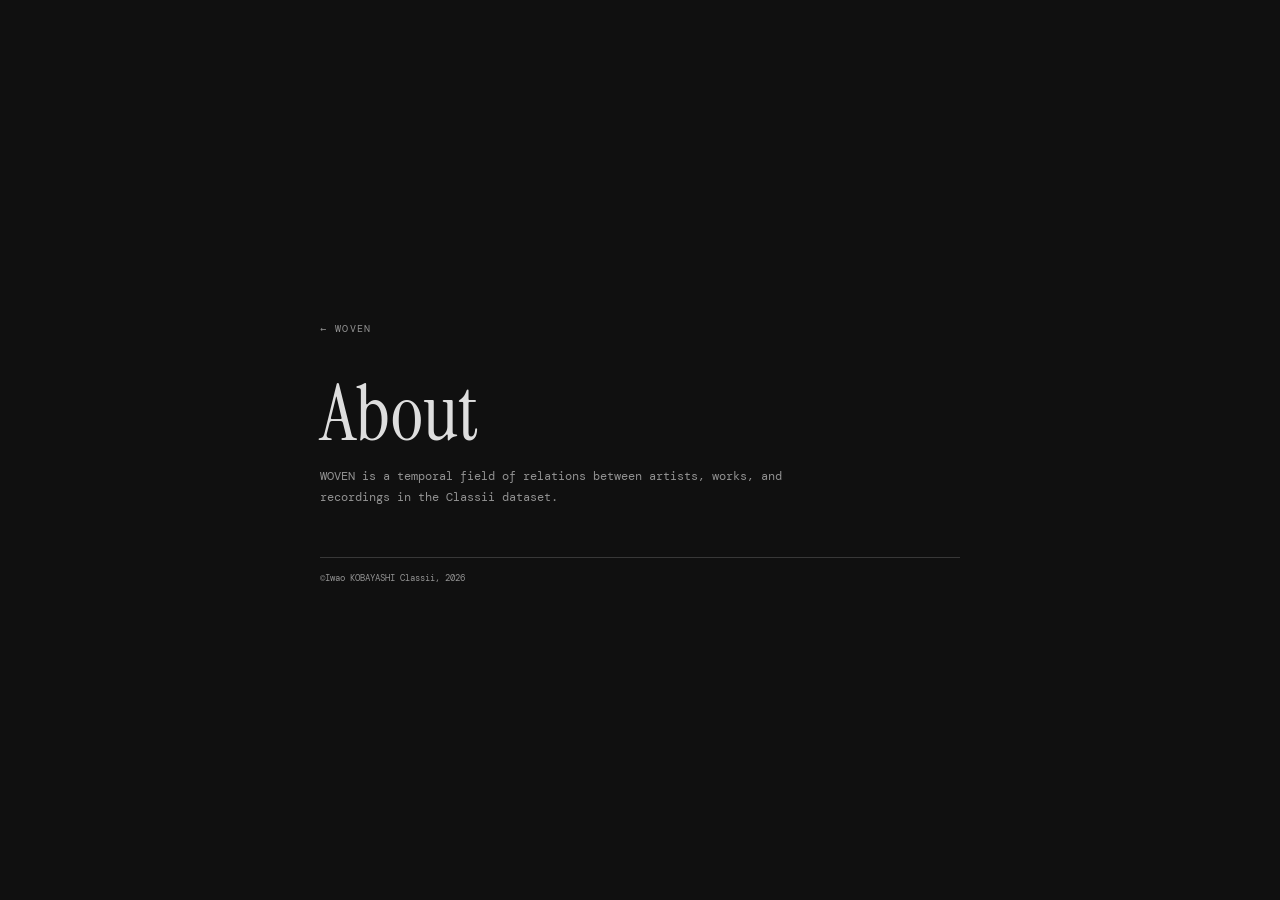
==== about/index.html @ da6c589b "Add artist artwork routes and corrected timeline assets" ====
<!doctype html>
<html lang="en">
  <head>
    <meta charset="UTF-8" />
    <meta name="viewport" content="width=device-width, initial-scale=1.0" />
    <title>About — WOVEN</title>
    <style>
      @import url('https://fonts.googleapis.com/css2?family=DM+Mono:wght@400;500&family=Instrument+Serif:ital@0;1&display=swap');
      :root { color-scheme:dark; --ink:#dedede; --muted:#929292; --paper:#101010; --line:#383838; }
      * { box-sizing:border-box; } body { margin:0; min-height:100vh; display:grid; place-items:center; padding:28px; background:var(--paper); color:var(--ink); font-family:"DM Mono",monospace; }
      main { width:min(640px,100%); } a { color:var(--ink); } .back { color:var(--muted); font-size:10px; letter-spacing:.14em; text-decoration:none; } h1 { margin:42px 0 16px; font:clamp(42px,9vw,78px)/.9 "Instrument Serif",serif; font-weight:400; } p { max-width:530px; color:var(--muted); font-size:12px; line-height:1.8; } footer { margin-top:48px; padding-top:14px; border-top:1px solid var(--line); color:var(--muted); font-size:9px; }
    </style>
  </head>
  <body>
    <main>
      <a class="back" href="/">← WOVEN</a>
      <h1>About</h1>
      <p>WOVEN is a temporal field of relations between artists, works, and recordings in the Classii dataset.</p>
      <footer>©Iwao KOBAYASHI Classii, 2026</footer>
    </main>
  </body>
</html>
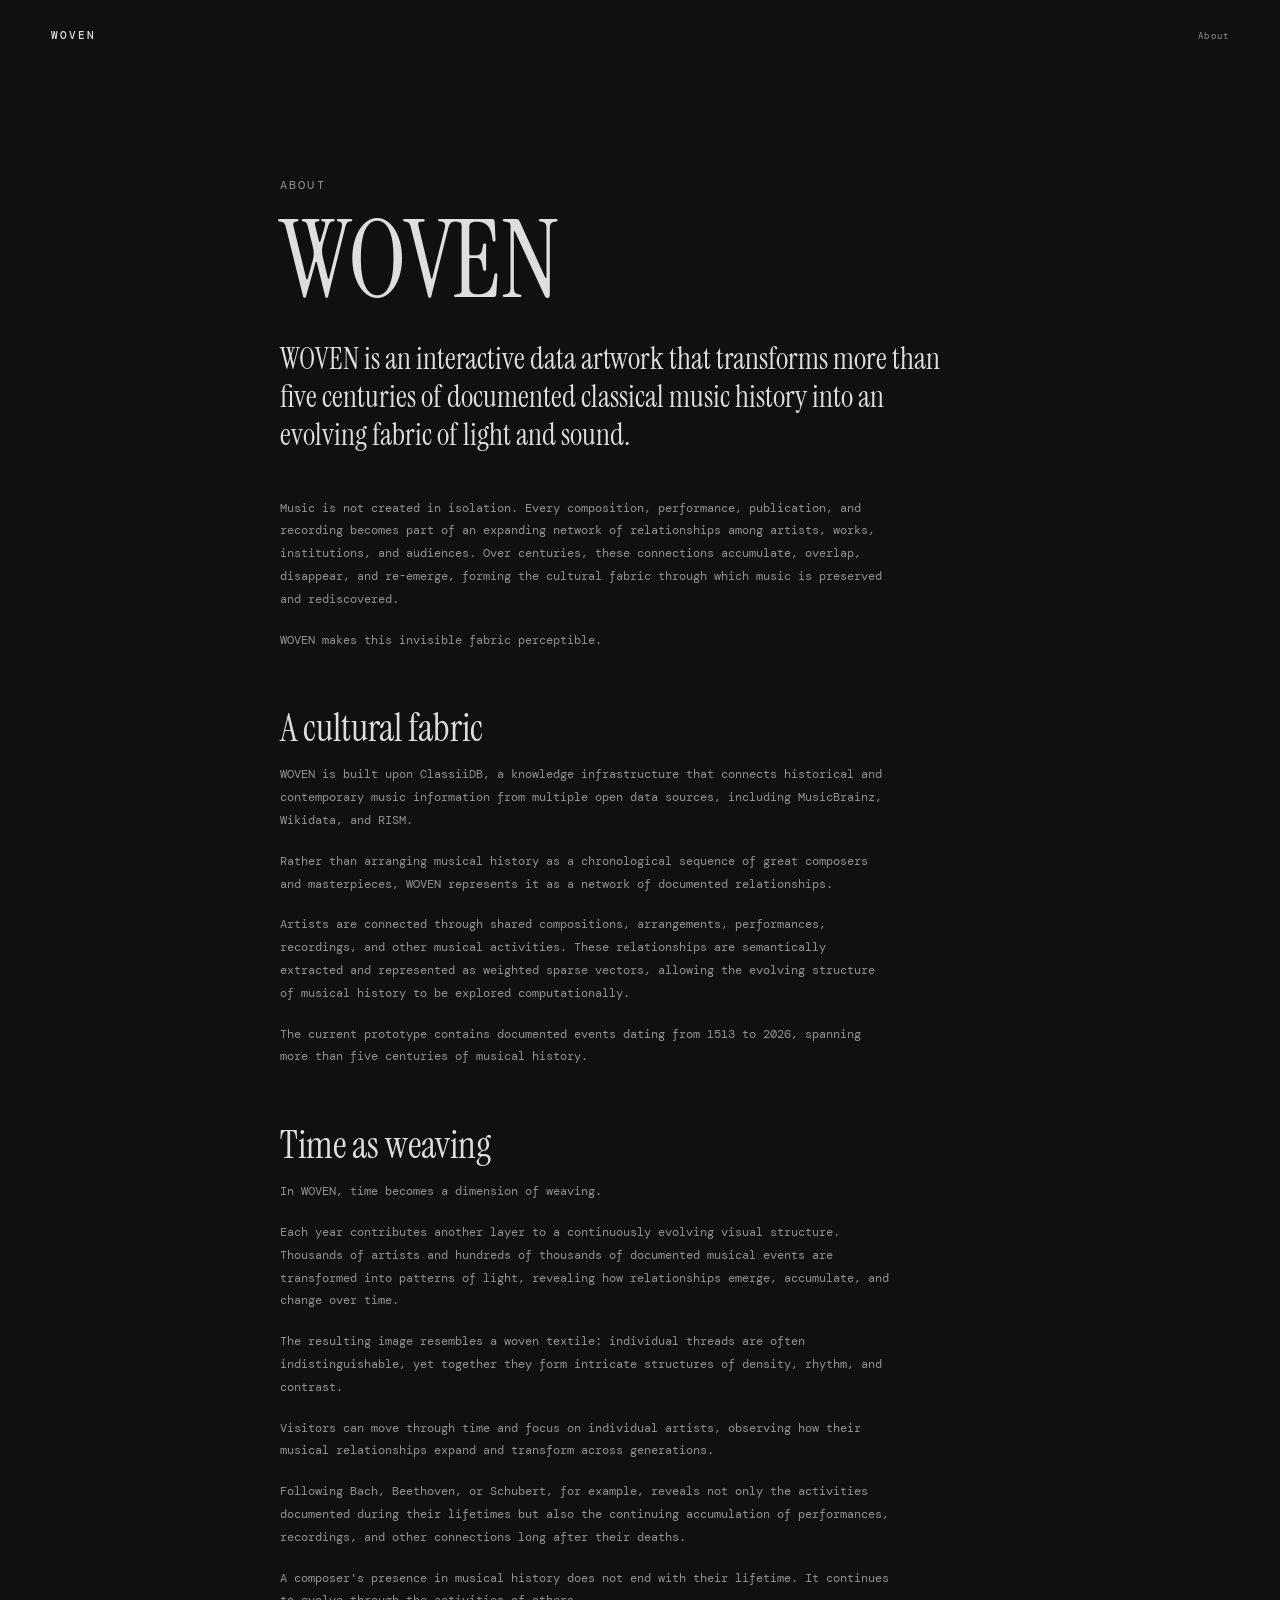
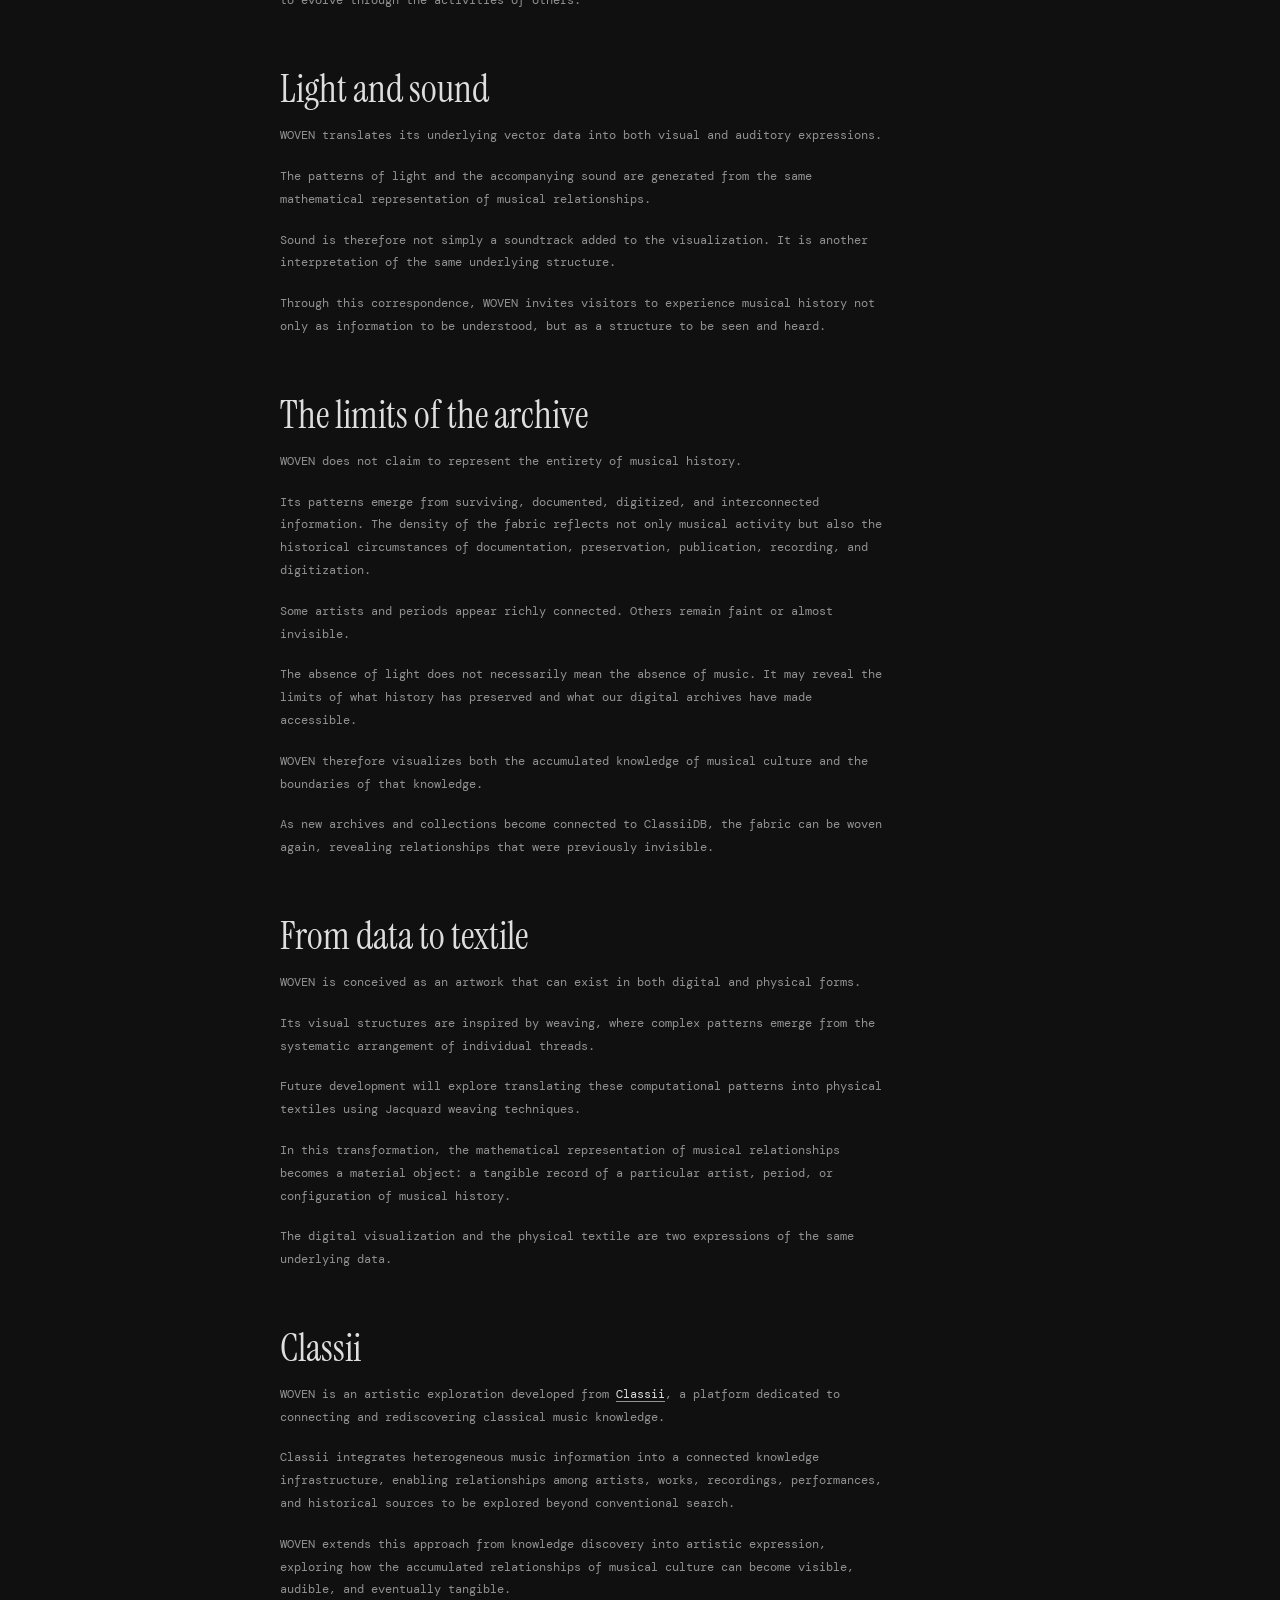
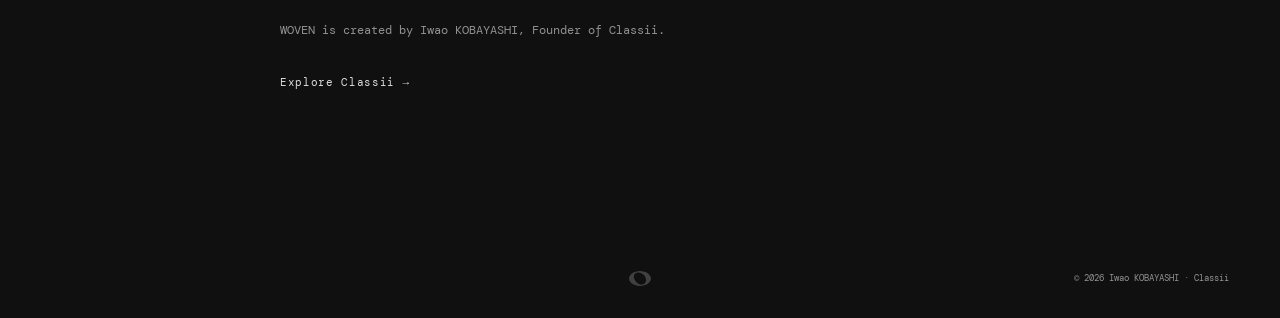
==== commit ccac2203: "Expand About page with WOVEN statement" ====
--- a/about/index.html
+++ b/about/index.html
@@ -3,20 +3,64 @@
   <head>
     <meta charset="UTF-8" />
     <meta name="viewport" content="width=device-width, initial-scale=1.0" />
+    <meta http-equiv="Content-Language" content="en" />
     <title>About — WOVEN</title>
-    <style>
-      @import url('https://fonts.googleapis.com/css2?family=DM+Mono:wght@400;500&family=Instrument+Serif:ital@0;1&display=swap');
-      :root { color-scheme:dark; --ink:#dedede; --muted:#929292; --paper:#101010; --line:#383838; }
-      * { box-sizing:border-box; } body { margin:0; min-height:100vh; display:grid; place-items:center; padding:28px; background:var(--paper); color:var(--ink); font-family:"DM Mono",monospace; }
-      main { width:min(640px,100%); } a { color:var(--ink); } .back { color:var(--muted); font-size:10px; letter-spacing:.14em; text-decoration:none; } h1 { margin:42px 0 16px; font:clamp(42px,9vw,78px)/.9 "Instrument Serif",serif; font-weight:400; } p { max-width:530px; color:var(--muted); font-size:12px; line-height:1.8; } footer { margin-top:48px; padding-top:14px; border-top:1px solid var(--line); color:var(--muted); font-size:9px; }
-    </style>
+    <meta name="description" content="About WOVEN, an interactive data artwork woven from more than five centuries of documented classical music history." />
+    <link rel="stylesheet" href="/src/styles.css?v=woven-about-1" />
   </head>
-  <body>
+  <body class="about-page">
     <main>
-      <a class="back" href="/">← WOVEN</a>
-      <h1>About</h1>
-      <p>WOVEN is a temporal field of relations between artists, works, and recordings in the Classii dataset.</p>
-      <footer>©Iwao KOBAYASHI Classii, 2026</footer>
+      <header class="global-header" aria-label="WOVEN"><a class="global-logo" href="/" aria-label="WOVEN home">WOVEN</a><a class="global-about" href="/about/" aria-current="page">About</a></header>
+      <article class="about-copy">
+        <p class="about-kicker">ABOUT</p>
+        <h1>WOVEN</h1>
+        <p class="about-lead">WOVEN is an interactive data artwork that transforms more than five centuries of documented classical music history into an evolving fabric of light and sound.</p>
+        <p>Music is not created in isolation. Every composition, performance, publication, and recording becomes part of an expanding network of relationships among artists, works, institutions, and audiences. Over centuries, these connections accumulate, overlap, disappear, and re-emerge, forming the cultural fabric through which music is preserved and rediscovered.</p>
+        <p>WOVEN makes this invisible fabric perceptible.</p>
+
+        <h2>A cultural fabric</h2>
+        <p>WOVEN is built upon ClassiiDB, a knowledge infrastructure that connects historical and contemporary music information from multiple open data sources, including MusicBrainz, Wikidata, and RISM.</p>
+        <p>Rather than arranging musical history as a chronological sequence of great composers and masterpieces, WOVEN represents it as a network of documented relationships.</p>
+        <p>Artists are connected through shared compositions, arrangements, performances, recordings, and other musical activities. These relationships are semantically extracted and represented as weighted sparse vectors, allowing the evolving structure of musical history to be explored computationally.</p>
+        <p>The current prototype contains documented events dating from 1513 to 2026, spanning more than five centuries of musical history.</p>
+
+        <h2>Time as weaving</h2>
+        <p>In WOVEN, time becomes a dimension of weaving.</p>
+        <p>Each year contributes another layer to a continuously evolving visual structure. Thousands of artists and hundreds of thousands of documented musical events are transformed into patterns of light, revealing how relationships emerge, accumulate, and change over time.</p>
+        <p>The resulting image resembles a woven textile: individual threads are often indistinguishable, yet together they form intricate structures of density, rhythm, and contrast.</p>
+        <p>Visitors can move through time and focus on individual artists, observing how their musical relationships expand and transform across generations.</p>
+        <p>Following Bach, Beethoven, or Schubert, for example, reveals not only the activities documented during their lifetimes but also the continuing accumulation of performances, recordings, and other connections long after their deaths.</p>
+        <p>A composer's presence in musical history does not end with their lifetime. It continues to evolve through the activities of others.</p>
+
+        <h2>Light and sound</h2>
+        <p>WOVEN translates its underlying vector data into both visual and auditory expressions.</p>
+        <p>The patterns of light and the accompanying sound are generated from the same mathematical representation of musical relationships.</p>
+        <p>Sound is therefore not simply a soundtrack added to the visualization. It is another interpretation of the same underlying structure.</p>
+        <p>Through this correspondence, WOVEN invites visitors to experience musical history not only as information to be understood, but as a structure to be seen and heard.</p>
+
+        <h2>The limits of the archive</h2>
+        <p>WOVEN does not claim to represent the entirety of musical history.</p>
+        <p>Its patterns emerge from surviving, documented, digitized, and interconnected information. The density of the fabric reflects not only musical activity but also the historical circumstances of documentation, preservation, publication, recording, and digitization.</p>
+        <p>Some artists and periods appear richly connected. Others remain faint or almost invisible.</p>
+        <p>The absence of light does not necessarily mean the absence of music. It may reveal the limits of what history has preserved and what our digital archives have made accessible.</p>
+        <p>WOVEN therefore visualizes both the accumulated knowledge of musical culture and the boundaries of that knowledge.</p>
+        <p>As new archives and collections become connected to ClassiiDB, the fabric can be woven again, revealing relationships that were previously invisible.</p>
+
+        <h2>From data to textile</h2>
+        <p>WOVEN is conceived as an artwork that can exist in both digital and physical forms.</p>
+        <p>Its visual structures are inspired by weaving, where complex patterns emerge from the systematic arrangement of individual threads.</p>
+        <p>Future development will explore translating these computational patterns into physical textiles using Jacquard weaving techniques.</p>
+        <p>In this transformation, the mathematical representation of musical relationships becomes a material object: a tangible record of a particular artist, period, or configuration of musical history.</p>
+        <p>The digital visualization and the physical textile are two expressions of the same underlying data.</p>
+
+        <h2>Classii</h2>
+        <p>WOVEN is an artistic exploration developed from <a href="https://classii.mu">Classii</a>, a platform dedicated to connecting and rediscovering classical music knowledge.</p>
+        <p>Classii integrates heterogeneous music information into a connected knowledge infrastructure, enabling relationships among artists, works, recordings, performances, and historical sources to be explored beyond conventional search.</p>
+        <p>WOVEN extends this approach from knowledge discovery into artistic expression, exploring how the accumulated relationships of musical culture can become visible, audible, and eventually tangible.</p>
+        <p>WOVEN is created by Iwao KOBAYASHI, Founder of Classii.</p>
+        <p class="about-classii-link"><a href="https://classii.mu">Explore Classii <span aria-hidden="true">→</span></a></p>
+      </article>
+      <footer class="site-footer"><a class="classii-symbol-link" href="https://classii.mu" aria-label="Visit Classii"><img class="classii-symbol" src="/assets/CL-symbol_b.svg" alt="" /></a><span class="footer-credit">© 2026 Iwao KOBAYASHI · <a href="https://classii.mu">Classii</a></span></footer>
     </main>
   </body>
 </html>
--- a/src/styles.css
+++ b/src/styles.css
@@ -0,0 +1,18 @@
+@import url('https://fonts.googleapis.com/css2?family=DM+Mono:wght@400;500&family=Instrument+Serif:ital@0;1&display=swap');
+.canvas-player .loop-icon { display:block; width:17px; height:17px; background:currentColor; -webkit-mask:url("../assets/repeat-variant.svg") center / contain no-repeat; mask:url("../assets/repeat-variant.svg") center / contain no-repeat; }
+:root { color-scheme: dark; --ink:#dedede; --muted:#929292; --paper:#101010; --line:#383838; --gold:#b7b7b7; --hot:#f0f0f0; --overlay-source:#b7b7b7; --overlay-reverse:#767676; }
+* { box-sizing:border-box; } body { margin:0; background:var(--paper); color:var(--ink); font-family:"DM Mono",monospace; } main { display:flex; flex-direction:column; width:min(1400px,100%); min-height:100vh; margin:0 auto; padding:28px clamp(18px,4vw,64px) 22px; }
+.loading-screen { position:fixed; z-index:100; inset:0; display:grid; place-content:center; justify-items:center; gap:12px; background:#000; color:var(--ink); opacity:1; transition:opacity .48s ease,visibility .48s step-end; } .loading-screen.is-complete { visibility:hidden; opacity:0; pointer-events:none; } .loading-mark { display:flex; align-items:flex-end; gap:3px; height:30px; } .loading-mark i { width:2px; height:var(--h); background:var(--gold); box-shadow:0 0 10px rgba(226,213,197,.26); animation:loading-weave 1.15s ease-in-out infinite both; animation-delay:var(--d); } .loading-mark i:nth-child(1) { --h:9px; --d:0s; } .loading-mark i:nth-child(2) { --h:24px; --d:.11s; } .loading-mark i:nth-child(3) { --h:16px; --d:.22s; } .loading-mark i:nth-child(4) { --h:28px; --d:.33s; } .loading-mark i:nth-child(5) { --h:11px; --d:.44s; } .loading-title { margin:0; font-size:12px; font-weight:500; letter-spacing:.32em; } .loading-status { width:260px; margin:0; color:var(--muted); font-size:9px; letter-spacing:.1em; line-height:1.5; text-align:center; } @keyframes loading-weave { 0%,100% { transform:scaleY(.4); opacity:.26; } 48% { transform:scaleY(1); opacity:1; } }
+.global-header { display:flex; align-items:baseline; gap:13px; min-height:18px; margin:0 0 18px; color:var(--muted); font-size:10px; letter-spacing:.12em; } .global-logo { color:var(--ink); font-size:11px; font-weight:500; letter-spacing:.18em; text-decoration:none; } .global-logo:hover,.global-logo:focus-visible,.global-about:hover,.global-about:focus-visible { color:var(--hot); } .global-page-title { overflow:hidden; max-width:min(58vw,620px); color:var(--muted); text-overflow:ellipsis; white-space:nowrap; } .global-page-title::before { margin-right:13px; color:var(--line); content:"/"; } .global-about { margin-left:auto; color:var(--muted); font-size:9px; letter-spacing:.12em; text-decoration:none; }
+.drawer-kicker { font-size:10px; letter-spacing:.13em; color:var(--gold); margin:0 0 12px; } button,select,input { font:inherit; } button { background:transparent; color:var(--ink); border:1px solid var(--muted); padding:9px 12px; cursor:pointer; } button[aria-pressed="true"] { background:var(--gold); color:#15150e; border-color:var(--gold); }
+.intro { max-width:660px; font:24px/1.2 "Instrument Serif",serif; margin:36px 0 26px; color:#cbc7bb; } .control-drawer { position:fixed; z-index:10; top:20px; left:0; width:min(330px,calc(100vw - 38px)); padding:16px 18px; background:rgba(17,19,16,.97); border:1px solid var(--line); border-left:0; box-shadow:12px 14px 36px rgba(0,0,0,.24); transform:translateX(-100%); transition:transform .24s ease; } .control-drawer.is-open { transform:translateX(0); } .drawer-toggle { position:absolute; top:-1px; right:-42px; width:42px; height:122px; padding:10px 0; background:#181b16; border-color:var(--line); border-left:0; color:var(--gold); writing-mode:vertical-rl; letter-spacing:.12em; font-size:10px; } .drawer-body { display:grid; gap:16px; max-height:calc(100vh - 72px); overflow-y:auto; opacity:0; pointer-events:none; visibility:hidden; transition:opacity .14s ease; } .control-drawer.is-open .drawer-body { opacity:1; pointer-events:auto; visibility:visible; transition-delay:.1s; } .control-group { display:grid; gap:14px; margin:0; padding:0; border:0; } .sound-group { border-top:1px solid var(--line); padding-top:16px; } .control-group h2 { margin:0 0 2px; color:var(--gold); font-size:10px; font-weight:500; letter-spacing:.16em; text-transform:uppercase; } .drawer-body label { display:grid; gap:8px; font-size:10px; letter-spacing:.1em; color:var(--muted); } .drawer-body select,.artist-search { width:100%; min-width:0; background:#1b1e19; color:var(--ink); border:1px solid var(--line); padding:9px; } .artist-search::placeholder { color:#777b70; } .palette-editors { display:grid; grid-template-columns:1fr 1fr; gap:9px 10px; } .palette-editors label { gap:5px; font-size:9px; } .color-field { display:flex; align-items:center; height:30px; border:1px solid var(--line); background:#1b1e19; } .color-field input[type="color"] { width:32px; height:28px; padding:3px; border:0; background:transparent; cursor:pointer; } .color-field output { min-width:0; padding-right:7px; color:var(--ink); font-size:9px; letter-spacing:.04em; } .artist-overlay-control { position:relative; } .artist-results { position:absolute; z-index:2; top:100%; left:0; right:0; max-height:226px; overflow-y:auto; border:1px solid var(--gold); background:#181b16; box-shadow:0 12px 24px rgba(0,0,0,.35); } .artist-results button { display:block; width:100%; border:0; border-bottom:1px solid #2d302a; padding:9px; text-align:left; font-size:11px; color:var(--ink); } .artist-results button:hover,.artist-results button:focus { background:#34362c; color:var(--hot); outline:0; } .year-control,.speed-control,.zoom-control { grid-template-columns:auto 1fr auto; align-items:center; } .year-control input,.speed-control input,.zoom-control input { width:100%; accent-color:var(--gold); } #play-years,#fullscreen { width:100%; } output { color:var(--hot); font-size:14px; }
+.fabric-stage { display:flex; flex:1 0 auto; flex-direction:column; justify-content:center; min-height:0; } .fabric-wrap { position:relative; margin:0; border:1px solid var(--line); background:#050505; overflow:hidden; } canvas { display:block; width:100%; height:min(56vw,620px); min-height:330px; cursor:crosshair; touch-action:none; } canvas:fullscreen { width:100vw; height:100vh; min-height:0; background:var(--paper); } canvas.is-panning { cursor:grabbing; }
+.canvas-player { position:absolute; z-index:3; left:50%; bottom:18px; display:flex; align-items:center; gap:7px; width:min(720px,calc(100% - 126px)); padding:8px 10px; border:1px solid rgba(190,190,190,.28); border-radius:5px; background:rgba(10,10,10,.82); box-shadow:0 12px 28px rgba(0,0,0,.32); backdrop-filter:blur(10px); opacity:0; pointer-events:none; transform:translate(-50%,12px); transition:opacity .18s ease,transform .18s ease; } .fabric-wrap:hover .canvas-player,.canvas-player:focus-within { opacity:1; pointer-events:auto; transform:translate(-50%,0); } .canvas-player .featured-artist { flex:0 1 190px; width:190px; min-width:118px; height:30px; padding:0 24px 0 8px; overflow:hidden; border:1px solid var(--line); border-radius:2px; background:#151515; color:var(--ink); font-size:10px; text-overflow:ellipsis; white-space:nowrap; } .canvas-player .year-control { display:grid; grid-template-columns:auto minmax(100px,1fr) auto; flex:1 1 210px; align-items:center; gap:10px; min-width:0; color:var(--muted); font-size:10px; letter-spacing:.12em; } .canvas-player input { width:100%; accent-color:var(--gold); } .canvas-player .player-icon { display:grid; flex:0 0 30px; width:30px; height:30px; padding:0; place-items:center; color:var(--ink); } .canvas-player #play-years,.canvas-player #fullscreen { width:30px; } .canvas-player .player-icon svg { width:15px; height:15px; fill:currentColor; } .canvas-player .player-icon .sound-wave,.canvas-player .fullscreen-icon,.canvas-player .loop-icon { fill:none; stroke:currentColor; stroke-width:1.8; stroke-linecap:round; stroke-linejoin:round; } .canvas-player #play-years .stop-mark,.canvas-player #fullscreen .shrink-mark { display:none; } .canvas-player #play-years[aria-pressed="true"] .play-mark,.canvas-player #fullscreen[aria-pressed="true"] .expand-mark { display:none; } .canvas-player #play-years[aria-pressed="true"] .stop-mark,.canvas-player #fullscreen[aria-pressed="true"] .shrink-mark { display:block; } .canvas-player #sound[aria-pressed="false"] .sound-wave { display:none; } .canvas-player output { font-size:12px; } .artwork-route .canvas-player { width:auto; min-width:0; } .artwork-route .canvas-player .featured-artist,.artwork-route .canvas-player .year-control { display:none; }
+.canvas-caption { display:flex; flex-direction:column; align-items:flex-end; min-height:28px; margin:10px 0 0; color:var(--hot); font-size:12px; letter-spacing:.1em; line-height:18px; text-align:right; } .canvas-caption[hidden] { display:none; } .canvas-caption-title { display:block; } .canvas-caption-link { color:var(--muted); font-size:9px; letter-spacing:.08em; text-decoration:none; } .canvas-caption-link:hover,.canvas-caption-link:focus-visible { color:var(--ink); text-decoration:underline; text-underline-offset:3px; } .canvas-year { position:absolute; right:18px; bottom:16px; display:none; align-items:center; gap:.45em; color:var(--hot); font-size:clamp(18px,2.1vw,32px); font-weight:500; letter-spacing:.08em; line-height:1; pointer-events:none; text-shadow:0 0 12px rgba(238,193,112,.18); } .canvas-year[hidden],.canvas-year.is-hidden { display:none !important; } .canvas-year-artist { max-width:min(42vw,540px); overflow:hidden; font-size:.45em; letter-spacing:.12em; text-overflow:ellipsis; white-space:nowrap; } .canvas-year-artist:empty { display:none; } .canvas-year-digits { display:flex; } .fabric-wrap:fullscreen .canvas-year { display:flex; } .fabric-wrap:fullscreen,.fabric-wrap:fullscreen canvas { cursor:none; } .fabric-wrap:fullscreen.is-chrome-visible,.fabric-wrap:fullscreen.is-chrome-visible canvas { cursor:crosshair; } .fabric-wrap:fullscreen .canvas-player { opacity:0; pointer-events:none; transform:translate(-50%,12px); } .fabric-wrap:fullscreen.is-chrome-visible .canvas-player,.fabric-wrap:fullscreen .canvas-player:focus-within { opacity:1; pointer-events:auto; transform:translate(-50%,0); } .canvas-year-digit { position:relative; display:block; width:.68em; height:1.05em; overflow:hidden; } .canvas-year-digit > span { display:block; } .canvas-year-digit::before { position:absolute; inset:0; content:attr(data-previous); opacity:0; } .canvas-year-digit.is-rolling::before { animation:canvas-year-out .28s cubic-bezier(.2,.7,.25,1) both; } .canvas-year-digit.is-rolling > span { animation:canvas-year-in .28s cubic-bezier(.2,.7,.25,1) both; } @keyframes canvas-year-out { from { transform:translateY(0); opacity:1; } to { transform:translateY(-1.1em); opacity:0; } } @keyframes canvas-year-in { from { transform:translateY(1.1em); opacity:0; } to { transform:translateY(0); opacity:1; } }
+.fabric-wrap:fullscreen { width:100vw; height:100vh; margin:0; border:0; background:var(--paper); } .fabric-wrap:fullscreen canvas { width:100%; height:100%; min-height:0; }
+footer { display:grid; grid-template-columns:1fr auto 1fr; align-items:center; min-height:35px; margin-top:auto; font-size:9px; color:var(--muted); } .classii-symbol-link { grid-column:2; line-height:0; } .classii-symbol { width:22px; height:auto; opacity:.2; filter:invert(1); transition:opacity .16s ease; } .classii-symbol-link:hover .classii-symbol,.classii-symbol-link:focus-visible .classii-symbol { opacity:.5; } .footer-credit { grid-column:3; text-align:right; } .footer-credit a { color:inherit; text-decoration:none; } .footer-credit a:hover,.footer-credit a:focus-visible { color:var(--ink); text-decoration:underline; text-underline-offset:3px; }
+.about-page main { min-height:100vh; } .about-copy { width:min(720px,100%); margin:clamp(44px,9vw,110px) auto clamp(80px,12vw,150px); } .about-copy a { color:var(--ink); text-decoration-color:var(--muted); text-underline-offset:3px; } .about-copy a:hover,.about-copy a:focus-visible { color:var(--hot); } .about-kicker { margin:0 0 16px; color:var(--muted); font-size:10px; letter-spacing:.18em; } .about-copy h1 { margin:0 0 34px; color:var(--ink); font:clamp(54px,9vw,108px)/.84 "Instrument Serif",serif; font-weight:400; } .about-copy h2 { margin:58px 0 16px; color:var(--ink); font:clamp(25px,3.5vw,38px)/1 "Instrument Serif",serif; font-weight:400; } .about-copy p { max-width:610px; margin:0 0 18px; color:var(--muted); font-size:12px; line-height:1.9; } .about-copy .about-lead { max-width:680px; margin-bottom:42px; color:var(--ink); font:clamp(21px,3vw,30px)/1.28 "Instrument Serif",serif; } .about-copy .about-classii-link { margin-top:30px; color:var(--ink); font-size:11px; letter-spacing:.06em; } .about-copy .about-classii-link a { text-decoration:none; } .about-copy .about-classii-link a:hover,.about-copy .about-classii-link a:focus-visible { text-decoration:underline; text-underline-offset:4px; }
+.artwork-plate { position:fixed; z-index:9; top:clamp(18px,3vw,48px); left:clamp(18px,4vw,64px); max-width:min(360px,calc(100vw - 70px)); padding:15px 17px 16px; border:1px solid rgba(210,210,210,.26); background:rgba(7,7,7,.78); box-shadow:0 12px 40px rgba(0,0,0,.32); backdrop-filter:blur(10px); }
+.artwork-back { color:var(--muted); font-size:9px; letter-spacing:.18em; text-decoration:none; } .artwork-kicker { margin:20px 0 5px; color:var(--muted); font-size:9px; letter-spacing:.18em; } .artwork-plate h1 { margin:0; color:var(--ink); font:clamp(25px,3vw,42px)/.95 "Instrument Serif",serif; } .artwork-plate h1 + p { margin:10px 0 0; color:var(--gold); font-size:12px; letter-spacing:.14em; }
+body.artwork-mode main { width:100%; max-width:none; min-height:100vh; padding:0; } body.artwork-mode .control-drawer,body.artwork-mode footer,body.artwork-mode .canvas-player,body.artwork-mode .canvas-caption { display:none; } body.artwork-mode .fabric-stage { display:block; flex:none; } body.artwork-mode .fabric-wrap { width:100%; height:100vh; margin:0; border:0; } body.artwork-mode canvas { width:100%; height:100%; min-height:100vh; cursor:default; } body.artwork-mode .canvas-year { right:clamp(18px,4vw,64px); bottom:clamp(18px,3vw,44px); }
+@media (hover:none) { .canvas-player { opacity:1; pointer-events:auto; transform:translate(-50%,0); } } @media (max-width:650px) { .control-drawer { top:10px; } .canvas-player { bottom:12px; width:calc(100% - 28px); gap:6px; padding:8px; } .canvas-player .featured-artist { flex-basis:112px; width:112px; min-width:92px; } .canvas-player .year-control { grid-template-columns:auto minmax(64px,1fr) auto; gap:6px; } .canvas-player button { padding:7px; font-size:9px; } footer { grid-template-columns:1fr 1fr; } footer > :nth-child(2) { text-align:right; } footer > :nth-child(3) { grid-column:1 / -1; text-align:left; } }
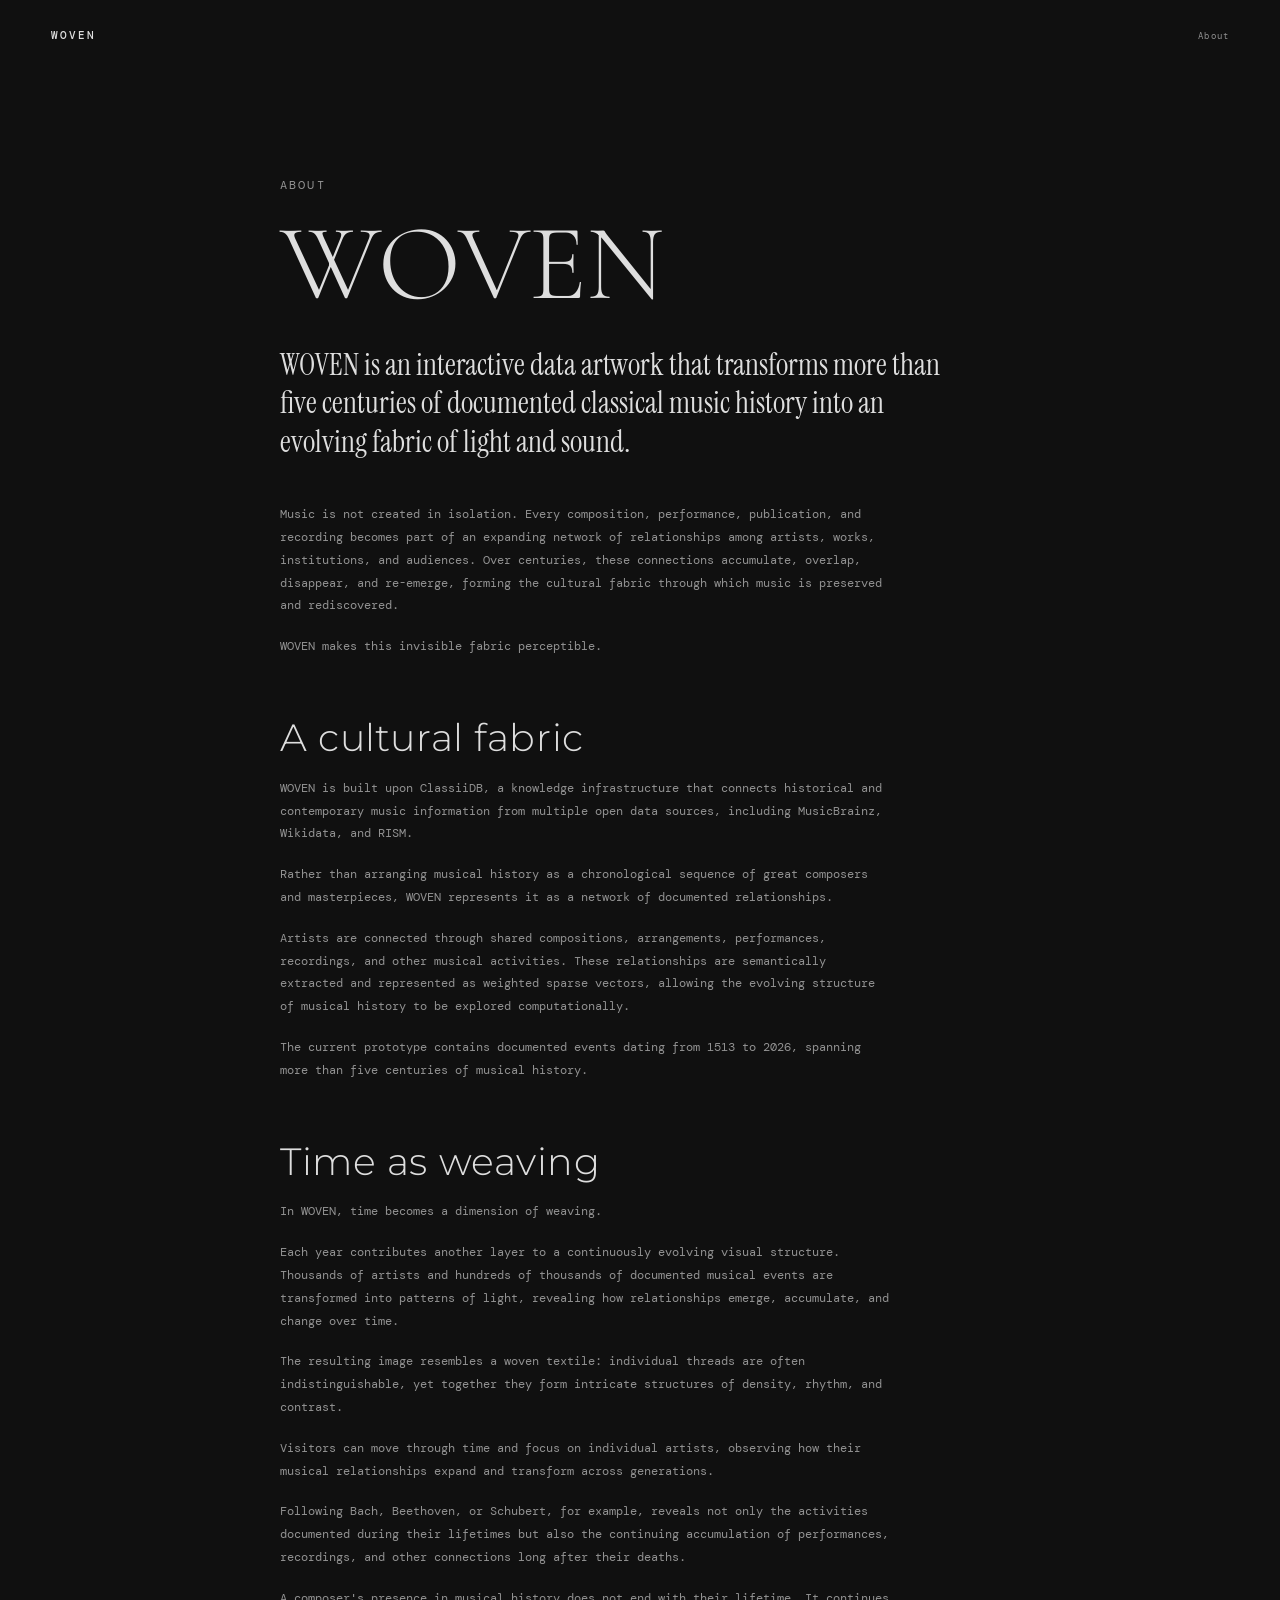
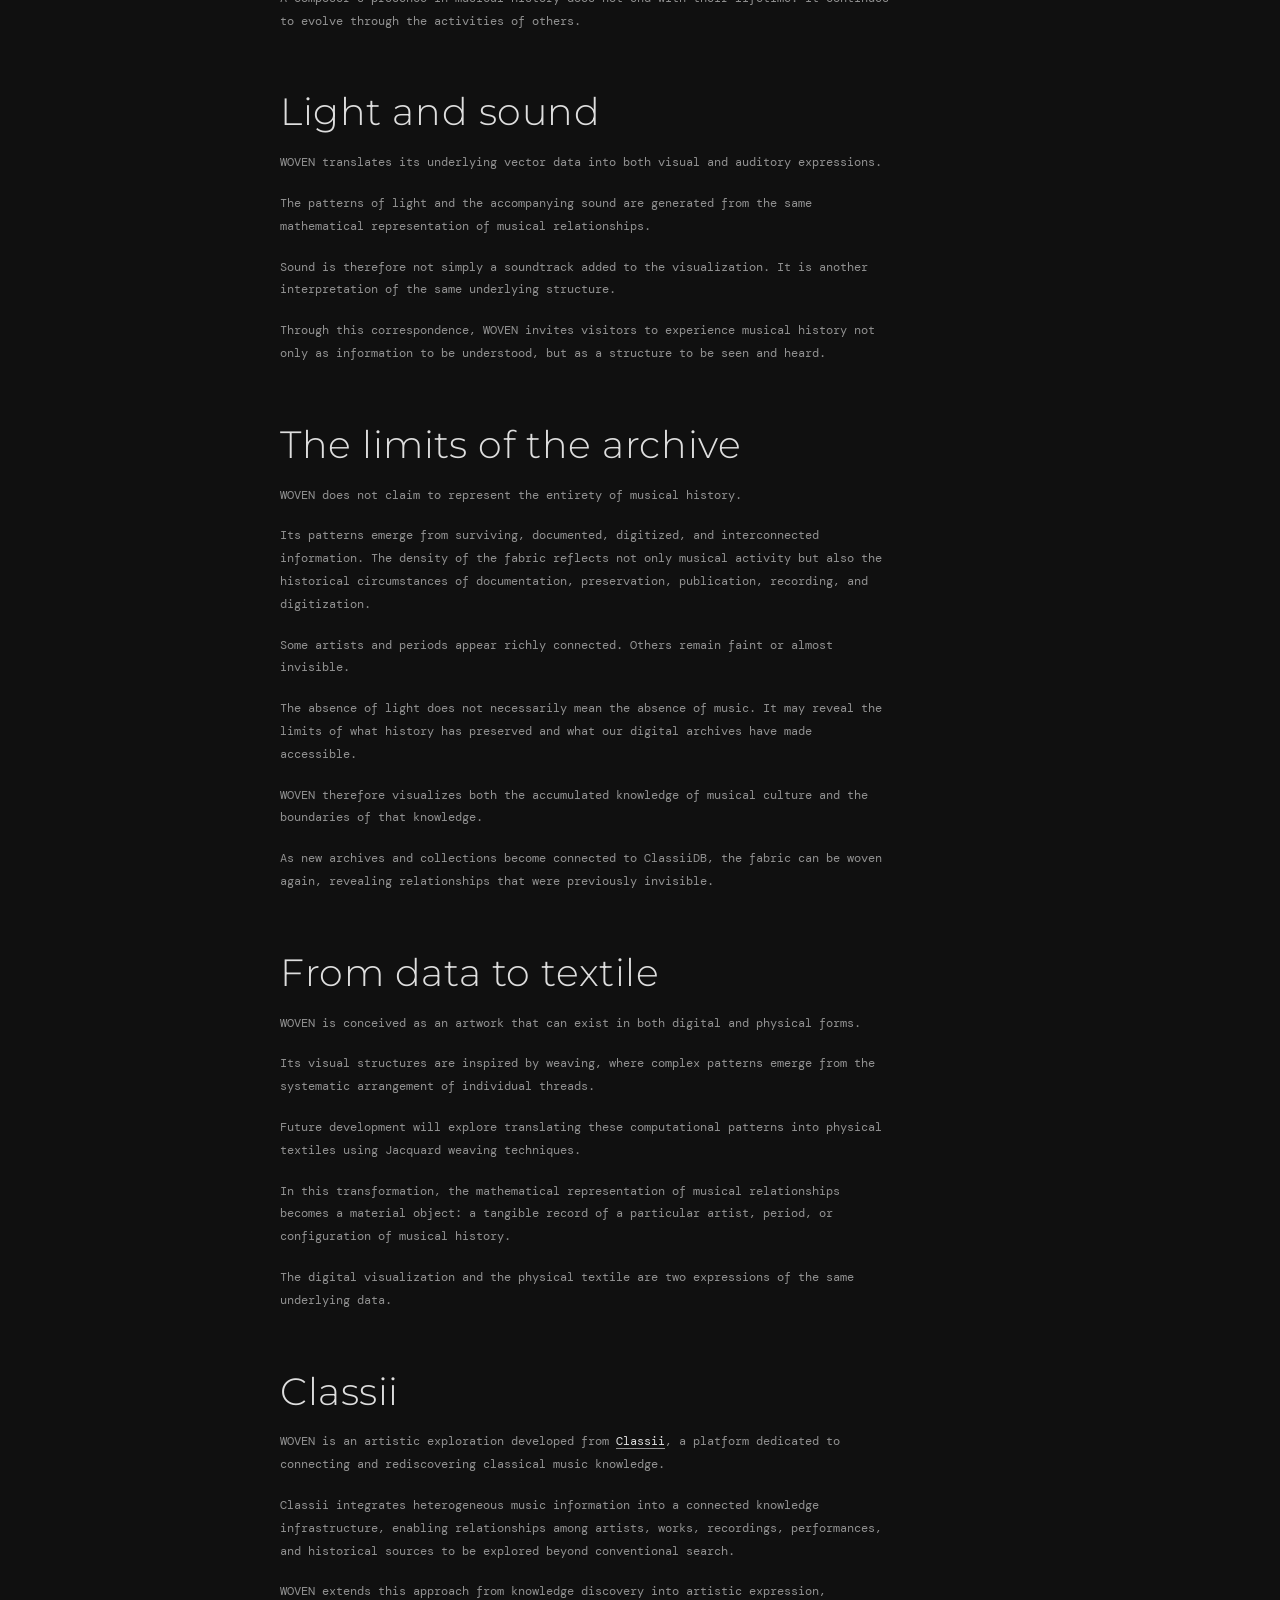
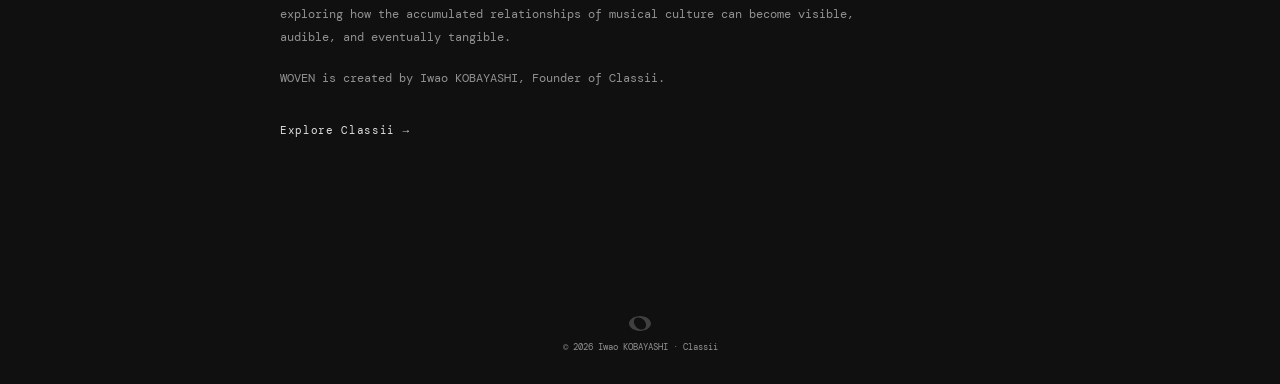
==== commit aad6e51c: "Align About typography with Classii" ====
--- a/about/index.html
+++ b/about/index.html
@@ -6,7 +6,11 @@
     <meta http-equiv="Content-Language" content="en" />
     <title>About — WOVEN</title>
     <meta name="description" content="About WOVEN, an interactive data artwork woven from more than five centuries of documented classical music history." />
-    <link rel="stylesheet" href="/src/styles.css?v=woven-about-1" />
+    <link rel="stylesheet" href="/src/styles.css?v=woven-about-classii-type-1" />
+    <style>
+      .about-copy h1 { font-family:"Cormorant Garamond","Zen Old Mincho",serif; font-weight:300; letter-spacing:-.01em; line-height:.9; }
+      .about-copy h2 { font-family:Montserrat,"Noto Sans",sans-serif; font-weight:300; letter-spacing:.015em; line-height:1.18; }
+    </style>
   </head>
   <body class="about-page">
     <main>
--- a/src/styles.css
+++ b/src/styles.css
@@ -1,4 +1,4 @@
-@import url('https://fonts.googleapis.com/css2?family=DM+Mono:wght@400;500&family=Instrument+Serif:ital@0;1&display=swap');
+@import url('https://fonts.googleapis.com/css2?family=Cormorant+Garamond:wght@300;400&family=DM+Mono:wght@400;500&family=Instrument+Serif:ital@0;1&family=Montserrat:wght@300;400&family=Zen+Old+Mincho&display=swap');
 .canvas-player .loop-icon { display:block; width:17px; height:17px; background:currentColor; -webkit-mask:url("../assets/repeat-variant.svg") center / contain no-repeat; mask:url("../assets/repeat-variant.svg") center / contain no-repeat; }
 :root { color-scheme: dark; --ink:#dedede; --muted:#929292; --paper:#101010; --line:#383838; --gold:#b7b7b7; --hot:#f0f0f0; --overlay-source:#b7b7b7; --overlay-reverse:#767676; }
 * { box-sizing:border-box; } body { margin:0; background:var(--paper); color:var(--ink); font-family:"DM Mono",monospace; } main { display:flex; flex-direction:column; width:min(1400px,100%); min-height:100vh; margin:0 auto; padding:28px clamp(18px,4vw,64px) 22px; }
@@ -7,12 +7,12 @@
 .drawer-kicker { font-size:10px; letter-spacing:.13em; color:var(--gold); margin:0 0 12px; } button,select,input { font:inherit; } button { background:transparent; color:var(--ink); border:1px solid var(--muted); padding:9px 12px; cursor:pointer; } button[aria-pressed="true"] { background:var(--gold); color:#15150e; border-color:var(--gold); }
 .intro { max-width:660px; font:24px/1.2 "Instrument Serif",serif; margin:36px 0 26px; color:#cbc7bb; } .control-drawer { position:fixed; z-index:10; top:20px; left:0; width:min(330px,calc(100vw - 38px)); padding:16px 18px; background:rgba(17,19,16,.97); border:1px solid var(--line); border-left:0; box-shadow:12px 14px 36px rgba(0,0,0,.24); transform:translateX(-100%); transition:transform .24s ease; } .control-drawer.is-open { transform:translateX(0); } .drawer-toggle { position:absolute; top:-1px; right:-42px; width:42px; height:122px; padding:10px 0; background:#181b16; border-color:var(--line); border-left:0; color:var(--gold); writing-mode:vertical-rl; letter-spacing:.12em; font-size:10px; } .drawer-body { display:grid; gap:16px; max-height:calc(100vh - 72px); overflow-y:auto; opacity:0; pointer-events:none; visibility:hidden; transition:opacity .14s ease; } .control-drawer.is-open .drawer-body { opacity:1; pointer-events:auto; visibility:visible; transition-delay:.1s; } .control-group { display:grid; gap:14px; margin:0; padding:0; border:0; } .sound-group { border-top:1px solid var(--line); padding-top:16px; } .control-group h2 { margin:0 0 2px; color:var(--gold); font-size:10px; font-weight:500; letter-spacing:.16em; text-transform:uppercase; } .drawer-body label { display:grid; gap:8px; font-size:10px; letter-spacing:.1em; color:var(--muted); } .drawer-body select,.artist-search { width:100%; min-width:0; background:#1b1e19; color:var(--ink); border:1px solid var(--line); padding:9px; } .artist-search::placeholder { color:#777b70; } .palette-editors { display:grid; grid-template-columns:1fr 1fr; gap:9px 10px; } .palette-editors label { gap:5px; font-size:9px; } .color-field { display:flex; align-items:center; height:30px; border:1px solid var(--line); background:#1b1e19; } .color-field input[type="color"] { width:32px; height:28px; padding:3px; border:0; background:transparent; cursor:pointer; } .color-field output { min-width:0; padding-right:7px; color:var(--ink); font-size:9px; letter-spacing:.04em; } .artist-overlay-control { position:relative; } .artist-results { position:absolute; z-index:2; top:100%; left:0; right:0; max-height:226px; overflow-y:auto; border:1px solid var(--gold); background:#181b16; box-shadow:0 12px 24px rgba(0,0,0,.35); } .artist-results button { display:block; width:100%; border:0; border-bottom:1px solid #2d302a; padding:9px; text-align:left; font-size:11px; color:var(--ink); } .artist-results button:hover,.artist-results button:focus { background:#34362c; color:var(--hot); outline:0; } .year-control,.speed-control,.zoom-control { grid-template-columns:auto 1fr auto; align-items:center; } .year-control input,.speed-control input,.zoom-control input { width:100%; accent-color:var(--gold); } #play-years,#fullscreen { width:100%; } output { color:var(--hot); font-size:14px; }
 .fabric-stage { display:flex; flex:1 0 auto; flex-direction:column; justify-content:center; min-height:0; } .fabric-wrap { position:relative; margin:0; border:1px solid var(--line); background:#050505; overflow:hidden; } canvas { display:block; width:100%; height:min(56vw,620px); min-height:330px; cursor:crosshair; touch-action:none; } canvas:fullscreen { width:100vw; height:100vh; min-height:0; background:var(--paper); } canvas.is-panning { cursor:grabbing; }
-.canvas-player { position:absolute; z-index:3; left:50%; bottom:18px; display:flex; align-items:center; gap:7px; width:min(720px,calc(100% - 126px)); padding:8px 10px; border:1px solid rgba(190,190,190,.28); border-radius:5px; background:rgba(10,10,10,.82); box-shadow:0 12px 28px rgba(0,0,0,.32); backdrop-filter:blur(10px); opacity:0; pointer-events:none; transform:translate(-50%,12px); transition:opacity .18s ease,transform .18s ease; } .fabric-wrap:hover .canvas-player,.canvas-player:focus-within { opacity:1; pointer-events:auto; transform:translate(-50%,0); } .canvas-player .featured-artist { flex:0 1 190px; width:190px; min-width:118px; height:30px; padding:0 24px 0 8px; overflow:hidden; border:1px solid var(--line); border-radius:2px; background:#151515; color:var(--ink); font-size:10px; text-overflow:ellipsis; white-space:nowrap; } .canvas-player .year-control { display:grid; grid-template-columns:auto minmax(100px,1fr) auto; flex:1 1 210px; align-items:center; gap:10px; min-width:0; color:var(--muted); font-size:10px; letter-spacing:.12em; } .canvas-player input { width:100%; accent-color:var(--gold); } .canvas-player .player-icon { display:grid; flex:0 0 30px; width:30px; height:30px; padding:0; place-items:center; color:var(--ink); } .canvas-player #play-years,.canvas-player #fullscreen { width:30px; } .canvas-player .player-icon svg { width:15px; height:15px; fill:currentColor; } .canvas-player .player-icon .sound-wave,.canvas-player .fullscreen-icon,.canvas-player .loop-icon { fill:none; stroke:currentColor; stroke-width:1.8; stroke-linecap:round; stroke-linejoin:round; } .canvas-player #play-years .stop-mark,.canvas-player #fullscreen .shrink-mark { display:none; } .canvas-player #play-years[aria-pressed="true"] .play-mark,.canvas-player #fullscreen[aria-pressed="true"] .expand-mark { display:none; } .canvas-player #play-years[aria-pressed="true"] .stop-mark,.canvas-player #fullscreen[aria-pressed="true"] .shrink-mark { display:block; } .canvas-player #sound[aria-pressed="false"] .sound-wave { display:none; } .canvas-player output { font-size:12px; } .artwork-route .canvas-player { width:auto; min-width:0; } .artwork-route .canvas-player .featured-artist,.artwork-route .canvas-player .year-control { display:none; }
+.canvas-player { position:absolute; z-index:3; left:50%; bottom:18px; display:flex; align-items:center; gap:7px; width:min(720px,calc(100% - 126px)); padding:8px 10px; border:1px solid rgba(190,190,190,.28); border-radius:5px; background:rgba(10,10,10,.82); box-shadow:0 12px 28px rgba(0,0,0,.32); backdrop-filter:blur(10px); opacity:0; pointer-events:none; transform:translate(-50%,12px); transition:opacity .18s ease,transform .18s ease; } .fabric-wrap:hover .canvas-player,.canvas-player:focus-within { opacity:1; pointer-events:auto; transform:translate(-50%,0); } .canvas-player .featured-artist { flex:0 1 190px; width:190px; min-width:118px; height:30px; padding:0 24px 0 8px; overflow:hidden; border:1px solid var(--line); border-radius:2px; background:#151515; color:var(--ink); font-size:10px; text-overflow:ellipsis; white-space:nowrap; } .canvas-player .year-control { display:block; flex:1 1 210px; min-width:0; } .canvas-player input { width:100%; accent-color:var(--gold); } .canvas-player .player-icon { display:grid; flex:0 0 30px; width:30px; height:30px; padding:0; place-items:center; color:var(--ink); } .canvas-player #play-years,.canvas-player #fullscreen { width:30px; } .canvas-player .player-icon svg { width:15px; height:15px; fill:currentColor; } .canvas-player .player-icon .sound-wave,.canvas-player .fullscreen-icon,.canvas-player .loop-icon { fill:none; stroke:currentColor; stroke-width:1.8; stroke-linecap:round; stroke-linejoin:round; } .canvas-player #play-years .stop-mark,.canvas-player #fullscreen .shrink-mark { display:none; } .canvas-player #play-years[aria-pressed="true"] .play-mark,.canvas-player #fullscreen[aria-pressed="true"] .expand-mark { display:none; } .canvas-player #play-years[aria-pressed="true"] .stop-mark,.canvas-player #fullscreen[aria-pressed="true"] .shrink-mark { display:block; } .canvas-player #sound[aria-pressed="false"] .sound-wave { display:none; } .canvas-player output { display:none; } .artwork-route .canvas-player { width:auto; min-width:0; } .artwork-route .canvas-player .featured-artist,.artwork-route .canvas-player .year-control { display:none; }
 .canvas-caption { display:flex; flex-direction:column; align-items:flex-end; min-height:28px; margin:10px 0 0; color:var(--hot); font-size:12px; letter-spacing:.1em; line-height:18px; text-align:right; } .canvas-caption[hidden] { display:none; } .canvas-caption-title { display:block; } .canvas-caption-link { color:var(--muted); font-size:9px; letter-spacing:.08em; text-decoration:none; } .canvas-caption-link:hover,.canvas-caption-link:focus-visible { color:var(--ink); text-decoration:underline; text-underline-offset:3px; } .canvas-year { position:absolute; right:18px; bottom:16px; display:none; align-items:center; gap:.45em; color:var(--hot); font-size:clamp(18px,2.1vw,32px); font-weight:500; letter-spacing:.08em; line-height:1; pointer-events:none; text-shadow:0 0 12px rgba(238,193,112,.18); } .canvas-year[hidden],.canvas-year.is-hidden { display:none !important; } .canvas-year-artist { max-width:min(42vw,540px); overflow:hidden; font-size:.45em; letter-spacing:.12em; text-overflow:ellipsis; white-space:nowrap; } .canvas-year-artist:empty { display:none; } .canvas-year-digits { display:flex; } .fabric-wrap:fullscreen .canvas-year { display:flex; } .fabric-wrap:fullscreen,.fabric-wrap:fullscreen canvas { cursor:none; } .fabric-wrap:fullscreen.is-chrome-visible,.fabric-wrap:fullscreen.is-chrome-visible canvas { cursor:crosshair; } .fabric-wrap:fullscreen .canvas-player { opacity:0; pointer-events:none; transform:translate(-50%,12px); } .fabric-wrap:fullscreen.is-chrome-visible .canvas-player,.fabric-wrap:fullscreen .canvas-player:focus-within { opacity:1; pointer-events:auto; transform:translate(-50%,0); } .canvas-year-digit { position:relative; display:block; width:.68em; height:1.05em; overflow:hidden; } .canvas-year-digit > span { display:block; } .canvas-year-digit::before { position:absolute; inset:0; content:attr(data-previous); opacity:0; } .canvas-year-digit.is-rolling::before { animation:canvas-year-out .28s cubic-bezier(.2,.7,.25,1) both; } .canvas-year-digit.is-rolling > span { animation:canvas-year-in .28s cubic-bezier(.2,.7,.25,1) both; } @keyframes canvas-year-out { from { transform:translateY(0); opacity:1; } to { transform:translateY(-1.1em); opacity:0; } } @keyframes canvas-year-in { from { transform:translateY(1.1em); opacity:0; } to { transform:translateY(0); opacity:1; } }
 .fabric-wrap:fullscreen { width:100vw; height:100vh; margin:0; border:0; background:var(--paper); } .fabric-wrap:fullscreen canvas { width:100%; height:100%; min-height:0; }
-footer { display:grid; grid-template-columns:1fr auto 1fr; align-items:center; min-height:35px; margin-top:auto; font-size:9px; color:var(--muted); } .classii-symbol-link { grid-column:2; line-height:0; } .classii-symbol { width:22px; height:auto; opacity:.2; filter:invert(1); transition:opacity .16s ease; } .classii-symbol-link:hover .classii-symbol,.classii-symbol-link:focus-visible .classii-symbol { opacity:.5; } .footer-credit { grid-column:3; text-align:right; } .footer-credit a { color:inherit; text-decoration:none; } .footer-credit a:hover,.footer-credit a:focus-visible { color:var(--ink); text-decoration:underline; text-underline-offset:3px; }
+footer { display:flex; flex-direction:column; align-items:center; gap:10px; min-height:54px; margin-top:auto; padding-top:8px; font-size:9px; color:var(--muted); } .classii-symbol-link { line-height:0; } .classii-symbol { width:22px; height:auto; opacity:.2; filter:invert(1); transition:opacity .16s ease; } .classii-symbol-link:hover .classii-symbol,.classii-symbol-link:focus-visible .classii-symbol { opacity:.5; } .footer-credit { text-align:center; } .footer-credit a { color:inherit; text-decoration:none; } .footer-credit a:hover,.footer-credit a:focus-visible { color:var(--ink); text-decoration:underline; text-underline-offset:3px; }
 .about-page main { min-height:100vh; } .about-copy { width:min(720px,100%); margin:clamp(44px,9vw,110px) auto clamp(80px,12vw,150px); } .about-copy a { color:var(--ink); text-decoration-color:var(--muted); text-underline-offset:3px; } .about-copy a:hover,.about-copy a:focus-visible { color:var(--hot); } .about-kicker { margin:0 0 16px; color:var(--muted); font-size:10px; letter-spacing:.18em; } .about-copy h1 { margin:0 0 34px; color:var(--ink); font:clamp(54px,9vw,108px)/.84 "Instrument Serif",serif; font-weight:400; } .about-copy h2 { margin:58px 0 16px; color:var(--ink); font:clamp(25px,3.5vw,38px)/1 "Instrument Serif",serif; font-weight:400; } .about-copy p { max-width:610px; margin:0 0 18px; color:var(--muted); font-size:12px; line-height:1.9; } .about-copy .about-lead { max-width:680px; margin-bottom:42px; color:var(--ink); font:clamp(21px,3vw,30px)/1.28 "Instrument Serif",serif; } .about-copy .about-classii-link { margin-top:30px; color:var(--ink); font-size:11px; letter-spacing:.06em; } .about-copy .about-classii-link a { text-decoration:none; } .about-copy .about-classii-link a:hover,.about-copy .about-classii-link a:focus-visible { text-decoration:underline; text-underline-offset:4px; }
 .artwork-plate { position:fixed; z-index:9; top:clamp(18px,3vw,48px); left:clamp(18px,4vw,64px); max-width:min(360px,calc(100vw - 70px)); padding:15px 17px 16px; border:1px solid rgba(210,210,210,.26); background:rgba(7,7,7,.78); box-shadow:0 12px 40px rgba(0,0,0,.32); backdrop-filter:blur(10px); }
-.artwork-back { color:var(--muted); font-size:9px; letter-spacing:.18em; text-decoration:none; } .artwork-kicker { margin:20px 0 5px; color:var(--muted); font-size:9px; letter-spacing:.18em; } .artwork-plate h1 { margin:0; color:var(--ink); font:clamp(25px,3vw,42px)/.95 "Instrument Serif",serif; } .artwork-plate h1 + p { margin:10px 0 0; color:var(--gold); font-size:12px; letter-spacing:.14em; }
-body.artwork-mode main { width:100%; max-width:none; min-height:100vh; padding:0; } body.artwork-mode .control-drawer,body.artwork-mode footer,body.artwork-mode .canvas-player,body.artwork-mode .canvas-caption { display:none; } body.artwork-mode .fabric-stage { display:block; flex:none; } body.artwork-mode .fabric-wrap { width:100%; height:100vh; margin:0; border:0; } body.artwork-mode canvas { width:100%; height:100%; min-height:100vh; cursor:default; } body.artwork-mode .canvas-year { right:clamp(18px,4vw,64px); bottom:clamp(18px,3vw,44px); }
-@media (hover:none) { .canvas-player { opacity:1; pointer-events:auto; transform:translate(-50%,0); } } @media (max-width:650px) { .control-drawer { top:10px; } .canvas-player { bottom:12px; width:calc(100% - 28px); gap:6px; padding:8px; } .canvas-player .featured-artist { flex-basis:112px; width:112px; min-width:92px; } .canvas-player .year-control { grid-template-columns:auto minmax(64px,1fr) auto; gap:6px; } .canvas-player button { padding:7px; font-size:9px; } footer { grid-template-columns:1fr 1fr; } footer > :nth-child(2) { text-align:right; } footer > :nth-child(3) { grid-column:1 / -1; text-align:left; } }
+.artwork-back { color:var(--muted); font-size:9px; letter-spacing:.18em; text-decoration:none; } .artwork-kicker { margin:20px 0 5px; color:var(--muted); font-size:9px; letter-spacing:.18em; } .artwork-plate h1 { margin:0 0 20px; color:var(--ink); font:clamp(25px,3vw,42px)/.95 "Instrument Serif",serif; font-weight:400; } .artwork-details,.artwork-stats { display:grid; gap:8px; margin:0; } .artwork-details div,.artwork-stats div { display:grid; grid-template-columns:105px 1fr; gap:8px; } .artwork-details dt,.artwork-stats dt { color:var(--muted); font-size:8px; letter-spacing:.08em; text-transform:uppercase; } .artwork-details dd,.artwork-stats dd { margin:0; color:var(--ink); font-size:9px; line-height:1.35; overflow-wrap:anywhere; } .artwork-details a { color:var(--ink); text-underline-offset:3px; } .artwork-stats { grid-template-columns:1fr 1fr 1fr; gap:10px; margin-top:18px; padding-top:14px; border-top:1px solid rgba(210,210,210,.18); } .artwork-stats div { display:block; } .artwork-stats dt { display:block; margin-bottom:4px; } .artwork-stats dd { color:var(--gold); font-size:11px; } .artwork-share { margin-top:18px; padding:0; border:0; color:var(--muted); font-size:9px; letter-spacing:.12em; text-decoration:underline; text-underline-offset:3px; } .artwork-share:hover,.artwork-share:focus-visible { color:var(--ink); } .share-dialog { width:min(360px,calc(100vw - 36px)); padding:22px; border:1px solid var(--line); background:#111; color:var(--ink); box-shadow:0 20px 60px #000; } .share-dialog::backdrop { background:rgba(0,0,0,.62); } .share-dialog form { position:absolute; top:10px; right:12px; } .share-close { padding:0; border:0; color:var(--muted); font-size:20px; } .share-dialog > p { margin:0 0 18px; font-size:10px; letter-spacing:.13em; } .share-options { display:grid; grid-template-columns:1fr 1fr; gap:8px; } .share-options a,.share-options button { display:block; padding:10px; border:1px solid var(--line); color:var(--ink); font-size:10px; text-align:center; text-decoration:none; } .share-options a:hover,.share-options button:hover { border-color:var(--muted); } .share-dialog output { display:block; min-height:14px; margin-top:12px; color:var(--muted); font-size:9px; }
+body.artwork-route .canvas-caption { display:none; } body.artwork-route .fabric-stage { display:block; flex:none; } body.artwork-route .fabric-wrap { margin:0; } body.artwork-route canvas { cursor:default; } body.artwork-route .canvas-year { display:none; } body.artwork-route .artwork-plate { position:static; width:min(560px,100%); max-width:none; margin:clamp(48px,7vw,84px) auto clamp(56px,8vw,96px); padding:0; border:0; background:transparent; box-shadow:none; text-align:center; } body.artwork-route .artwork-plate h1 { margin:0 0 10px; font:clamp(17px,2.2vw,25px)/1.2 "DM Mono",monospace; font-weight:400; letter-spacing:.02em; } .artwork-artist-link { display:block; color:var(--muted); font-size:9px; letter-spacing:.06em; text-decoration:none; } .artwork-artist-link:hover,.artwork-artist-link:focus-visible { color:var(--ink); text-decoration:underline; text-underline-offset:3px; } .artwork-actions { display:flex; justify-content:center; gap:14px; margin:9px auto 0; } body.artwork-route .artwork-share,body.artwork-route .artwork-stats-toggle { display:block; margin:0; padding:0; border:0; color:var(--muted); font-size:9px; letter-spacing:.08em; text-decoration:none; } body.artwork-route .artwork-share:hover,body.artwork-route .artwork-share:focus-visible,body.artwork-route .artwork-stats-toggle:hover,body.artwork-route .artwork-stats-toggle:focus-visible { color:var(--ink); text-decoration:underline; text-underline-offset:3px; } .artwork-stats-toggle { display:none; } body.artwork-route .artwork-stats { width:min(410px,100%); margin:38px auto 0; padding:0; border:0; gap:24px; } body.artwork-route .artwork-stats dt { color:#666; font-size:9px; letter-spacing:.04em; } body.artwork-route .artwork-stats dd { color:var(--ink); font-size:12px; } .modal-stats { display:grid; gap:15px; margin:0; } .modal-stats div { display:grid; grid-template-columns:1fr auto; gap:16px; align-items:baseline; } .modal-stats dt { color:var(--muted); font-size:9px; letter-spacing:.08em; text-transform:uppercase; } .modal-stats dd { margin:0; color:var(--ink); font-size:13px; } body.artwork-route footer { margin-top:auto; }
+@media (hover:none) { .canvas-player { opacity:0; pointer-events:none; transform:translate(-50%,12px); } .fabric-wrap.is-player-visible .canvas-player,.canvas-player:focus-within { opacity:1; pointer-events:auto; transform:translate(-50%,0); } } @media (max-width:650px) { .fabric-wrap { width:min(100%,300px); margin-inline:auto; } canvas { width:100%; height:min(calc((100vw - 36px) * 19.5 / 9),650px); min-height:0; } body.artwork-route .fabric-wrap { --mobile-canvas-height:clamp(340px,calc(100svh - 330px),650px); width:min(100%,calc(var(--mobile-canvas-height) * var(--mobile-fullscreen-aspect,.461538))); } body.artwork-route canvas { height:var(--mobile-canvas-height); } .control-drawer { display:none; } .canvas-player { bottom:12px; width:calc(100% - 28px); gap:6px; padding:8px; } .canvas-player .featured-artist { flex-basis:112px; width:112px; min-width:92px; } .canvas-player .year-control { flex-basis:64px; } .canvas-player button { padding:7px; font-size:9px; } body.artwork-route .artwork-stats { display:none; } body.artwork-route .artwork-stats-toggle { display:block; } }
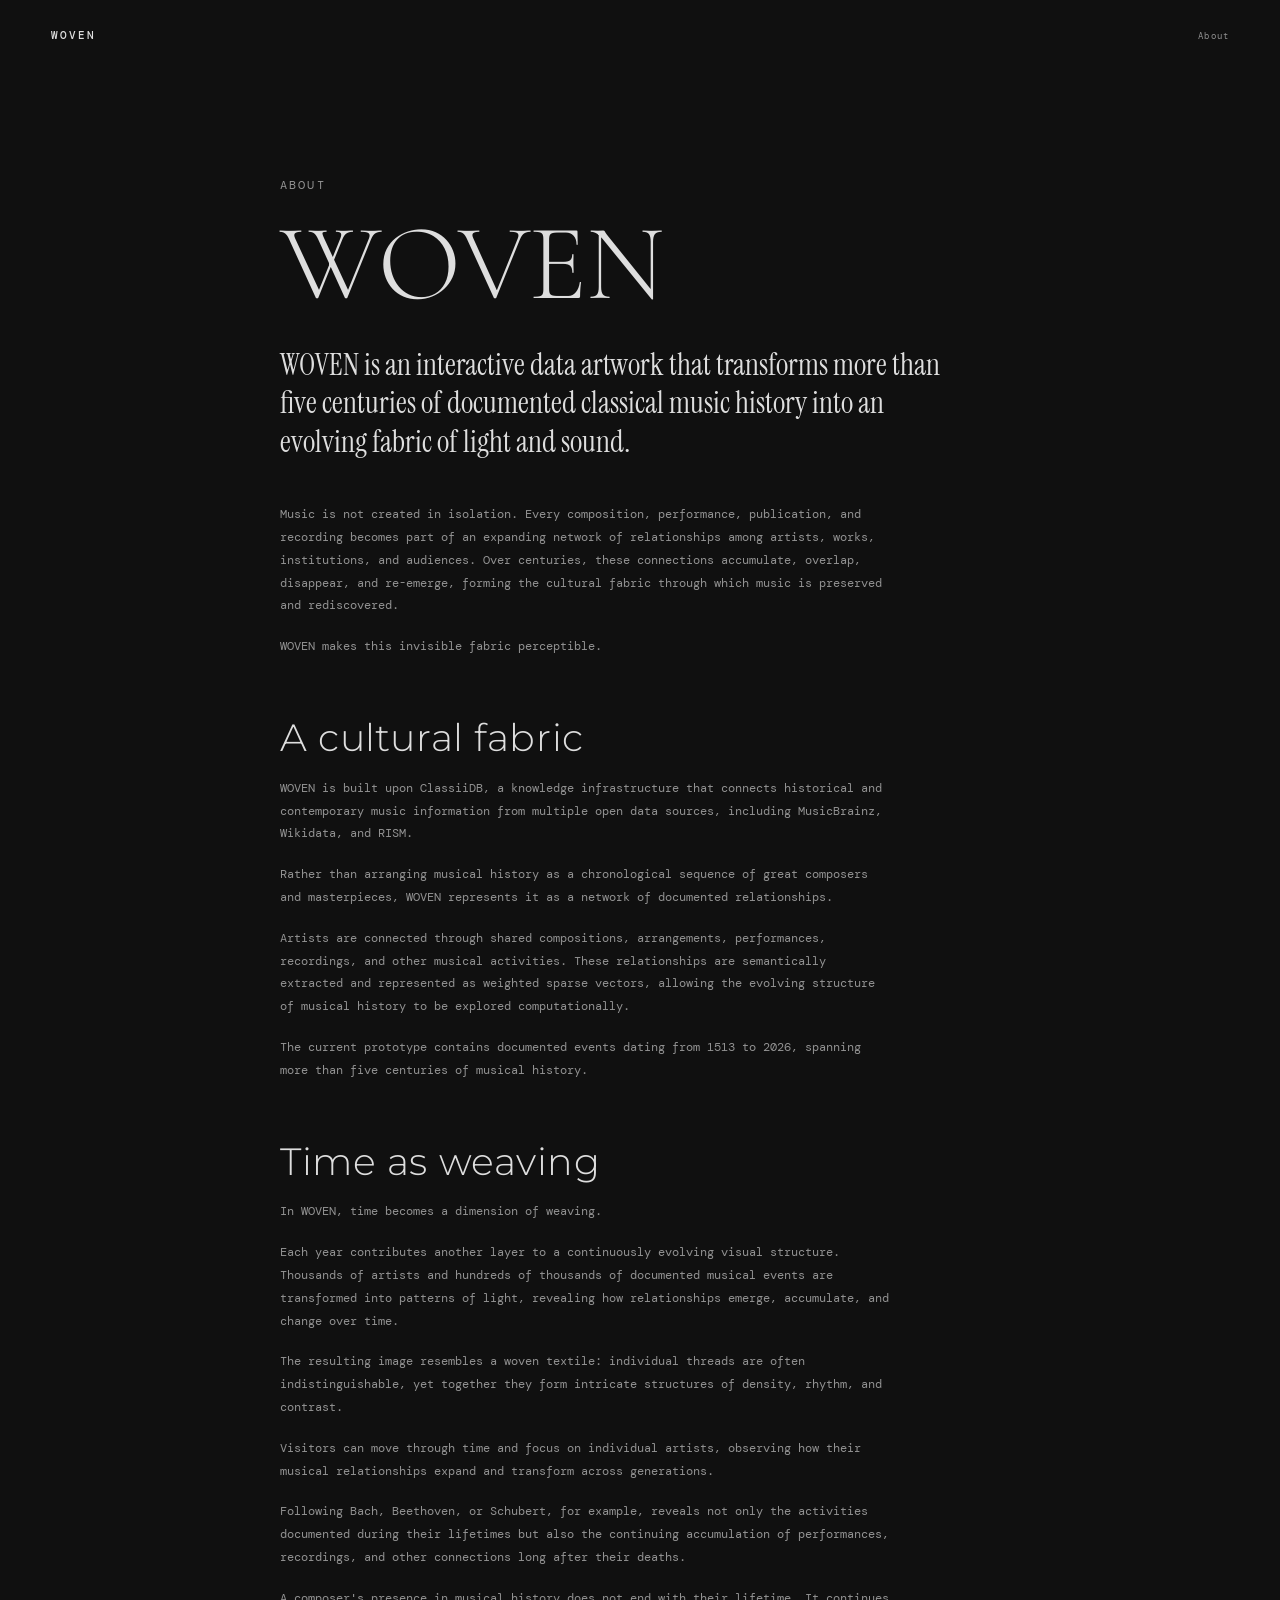
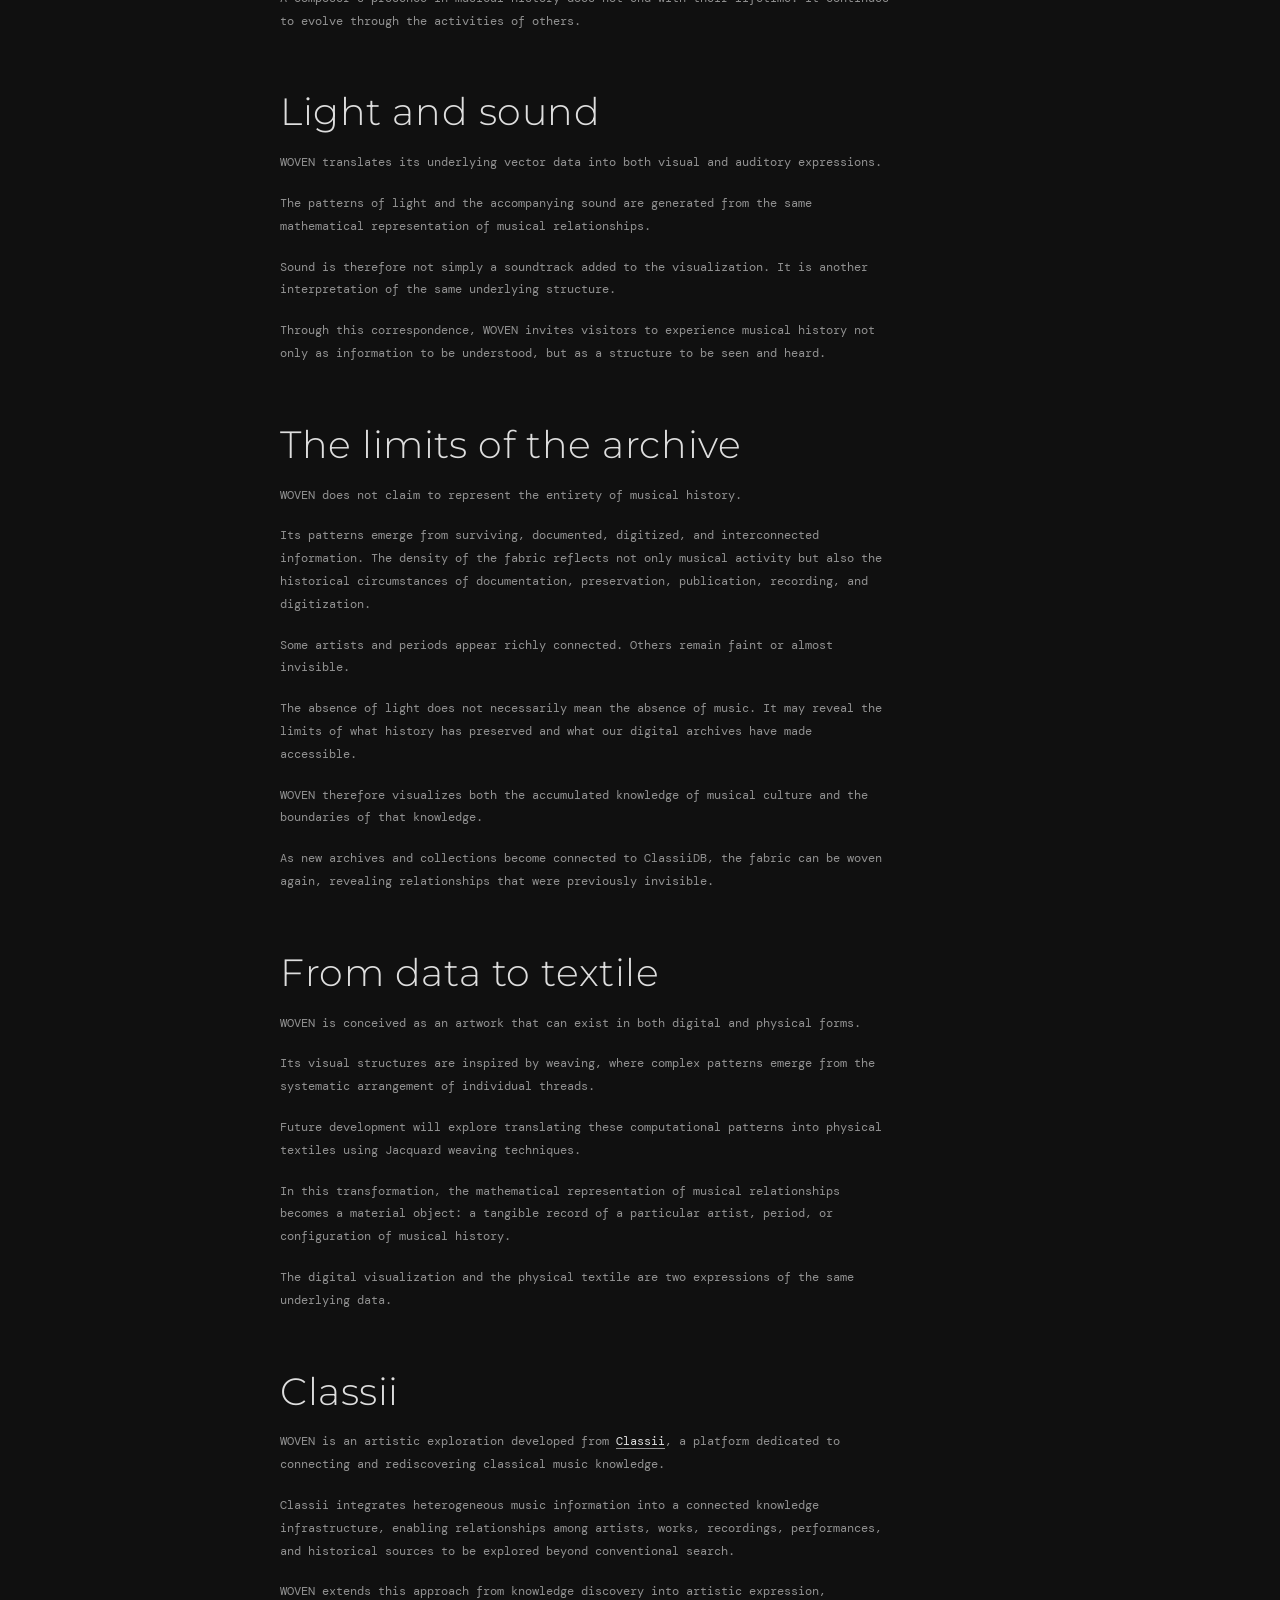
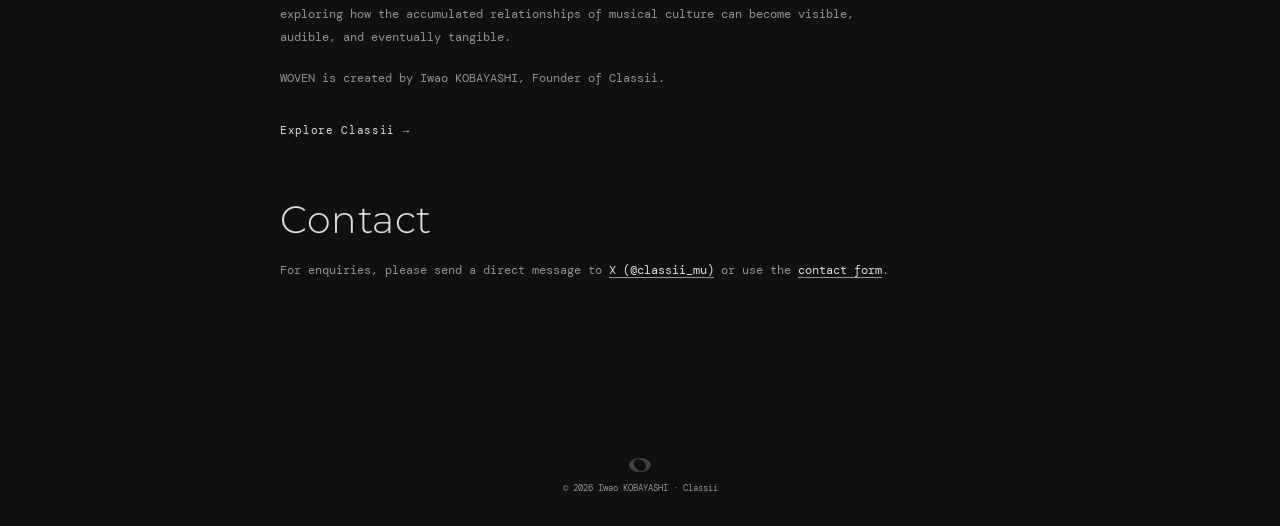
==== commit 240c3806: "Add About contact links" ====
--- a/about/index.html
+++ b/about/index.html
@@ -63,6 +63,9 @@
         <p>WOVEN extends this approach from knowledge discovery into artistic expression, exploring how the accumulated relationships of musical culture can become visible, audible, and eventually tangible.</p>
         <p>WOVEN is created by Iwao KOBAYASHI, Founder of Classii.</p>
         <p class="about-classii-link"><a href="https://classii.mu">Explore Classii <span aria-hidden="true">→</span></a></p>
+
+        <h2>Contact</h2>
+        <p>For enquiries, please send a direct message to <a href="https://x.com/classii_mu" rel="noopener noreferrer">X (@classii_mu)</a> or use the <a href="https://docs.google.com/forms/d/e/1FAIpQLScRxLIs1YOeomy8YtGc_nUZweaXbRyVomRWPOrxidzc6oKf_g/viewform?usp=publish-editor" rel="noopener noreferrer">contact form</a>.</p>
       </article>
       <footer class="site-footer"><a class="classii-symbol-link" href="https://classii.mu" aria-label="Visit Classii"><img class="classii-symbol" src="/assets/CL-symbol_b.svg" alt="" /></a><span class="footer-credit">© 2026 Iwao KOBAYASHI · <a href="https://classii.mu">Classii</a></span></footer>
     </main>
